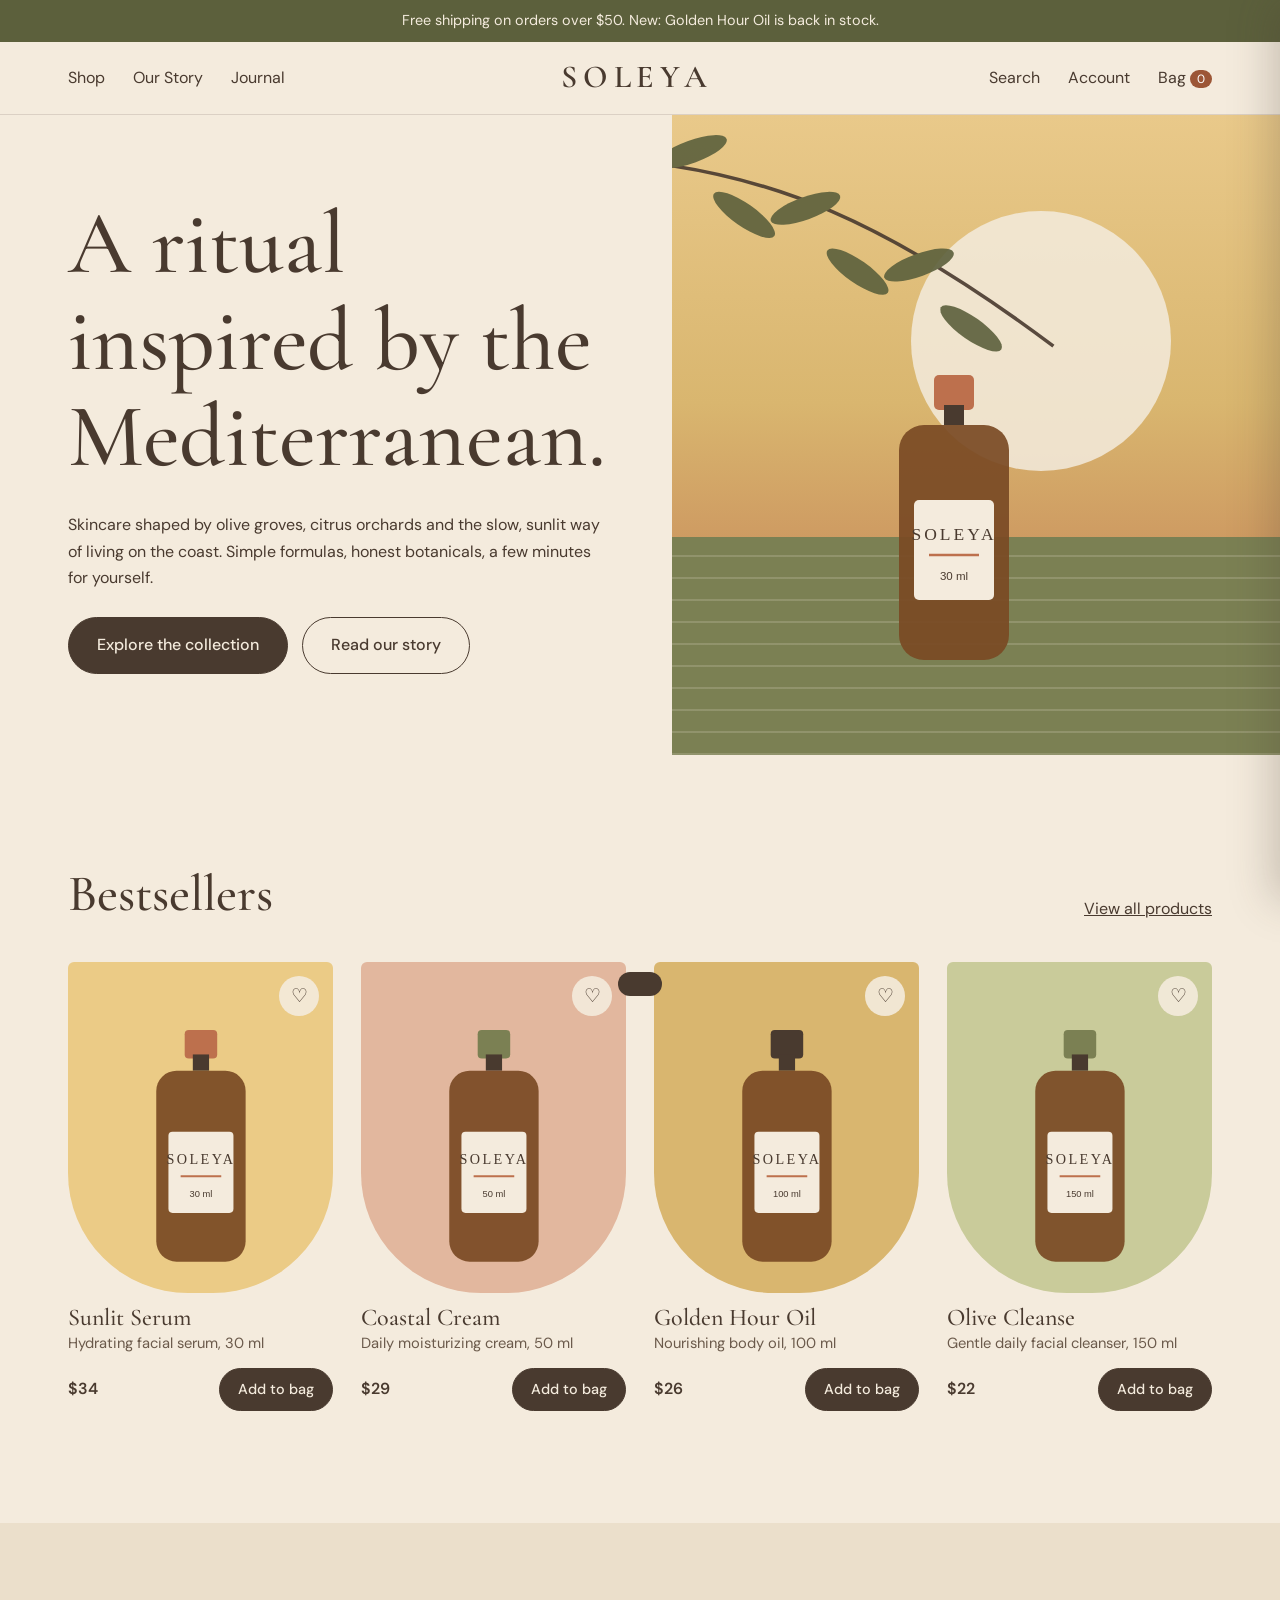
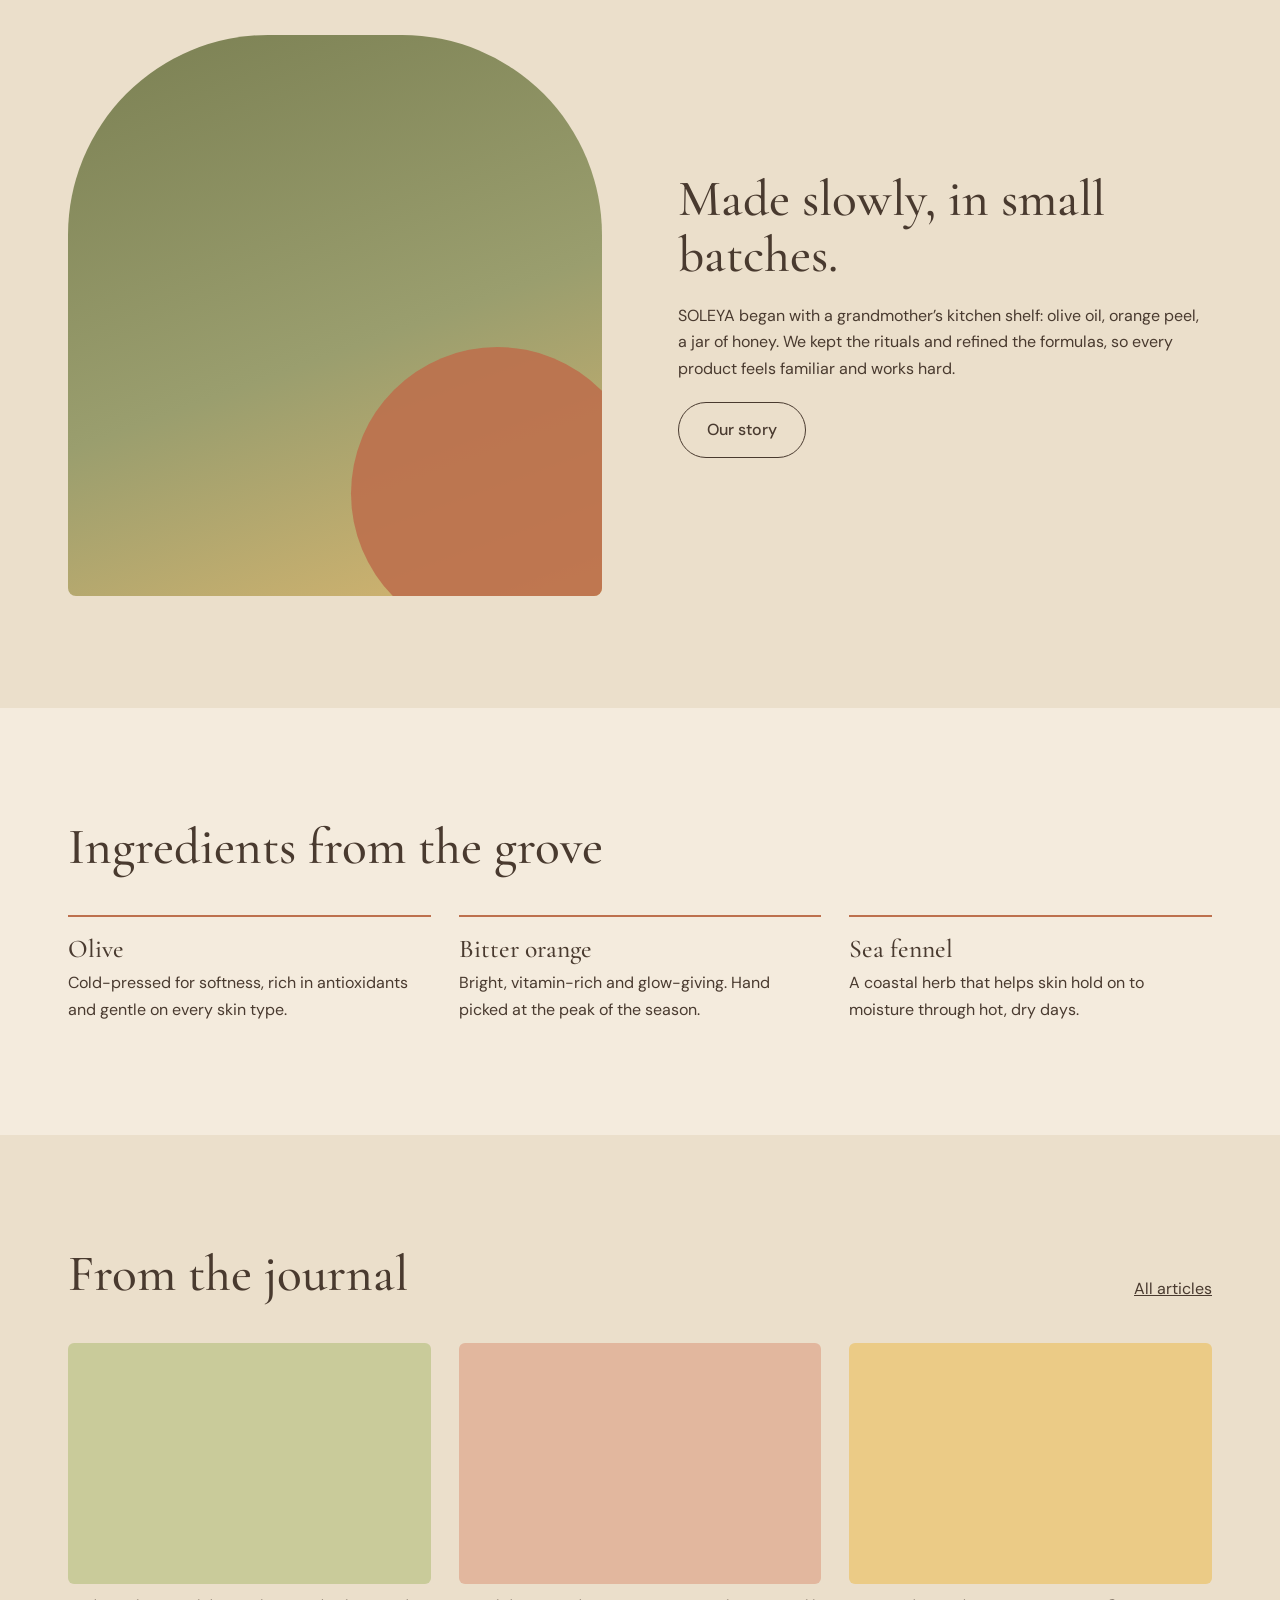
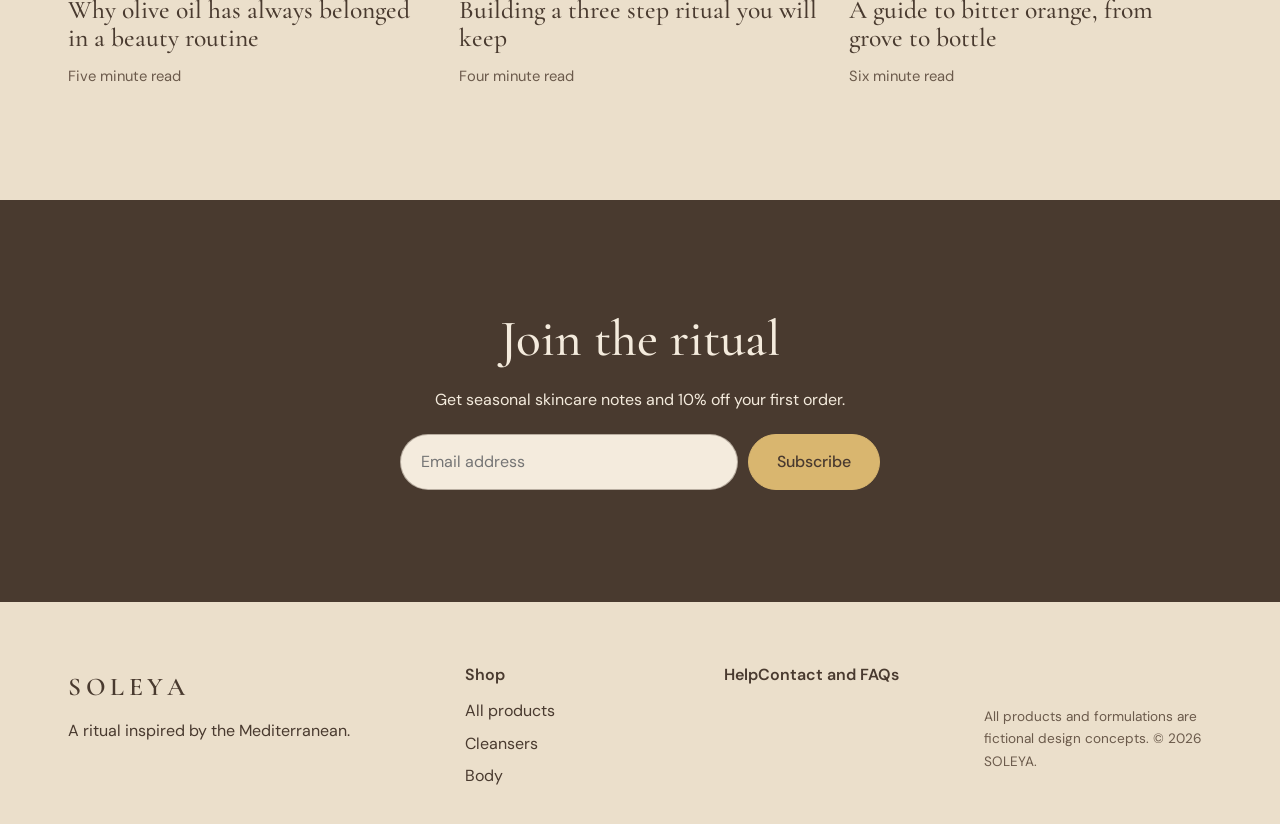
==== index.html @ 3b3a0557 "Rename new.html to index.html" ====
<!DOCTYPE html>
<html lang="en">
<head>
<meta charset="UTF-8">
<meta name="viewport" content="width=device-width, initial-scale=1">
<title>SOLEYA | A ritual inspired by the Mediterranean</title>
<link rel="preconnect" href="https://fonts.googleapis.com">
<link href="https://fonts.googleapis.com/css2?family=Cormorant+Garamond:ital,wght@0,400;0,500;0,600;1,400&family=DM+Sans:wght@400;500;600&display=swap" rel="stylesheet">
<style>
:root{--ivory:#F4EBDD;--olive:#7B8053;--terra:#BD704D;--ochre:#D9B66F;--esp:#493A2F;--ivory2:#EBDFCB;--olive-d:#5C603C;--terra-d:#9C5636}
*{box-sizing:border-box;margin:0}
html{scroll-behavior:smooth}
body{background:var(--ivory);color:var(--esp);font:16px/1.65 'DM Sans',sans-serif}
h1,h2,h3,h4{font-family:'Cormorant Garamond',Georgia,serif;font-weight:500;line-height:1.08}
h1{font-size:clamp(3rem,7vw,5.8rem)}h2{font-size:clamp(2rem,4vw,3.2rem)}h3{font-size:1.6rem}
p{max-width:60ch}a{color:inherit}
button{font:inherit;cursor:pointer;color:inherit}
:focus-visible{outline:2px solid var(--terra-d);outline-offset:3px}
.wrap{max-width:1240px;margin:0 auto;padding:0 clamp(20px,4vw,48px)}
section{padding:clamp(56px,9vw,112px) 0}
.btn{display:inline-block;background:var(--esp);color:var(--ivory);border:1.5px solid var(--esp);padding:14px 28px;border-radius:999px;text-decoration:none;font-weight:500;transition:background .2s,color .2s}
.btn:hover{background:var(--terra-d);border-color:var(--terra-d)}
.btn.ghost{background:transparent;color:var(--esp)}.btn.ghost:hover{background:var(--esp);color:var(--ivory)}
.btn.full{width:100%;text-align:center}
.bar{background:var(--olive-d);color:var(--ivory);text-align:center;padding:9px 16px;font-size:.9rem}
header{position:sticky;top:0;z-index:20;background:rgba(244,235,221,.94);backdrop-filter:blur(8px);border-bottom:1px solid rgba(73,58,47,.15)}
.nav{display:flex;align-items:center;justify-content:space-between;height:72px;gap:16px}
.logo{font-family:'Cormorant Garamond',serif;font-size:2rem;font-weight:600;letter-spacing:.18em;text-decoration:none}
.links,.tools{display:flex;gap:28px;align-items:center}
.links a,.tools button{text-decoration:none;background:none;border:0;padding:4px 0}
.links a:hover,.tools button:hover{color:var(--terra-d)}
.dd{position:relative}
.dd-menu{position:absolute;top:100%;left:-16px;background:var(--ivory);border:1px solid rgba(73,58,47,.18);padding:12px 8px;min-width:190px;display:none;border-radius:6px}
.dd:hover .dd-menu,.dd:focus-within .dd-menu{display:block}
.dd-menu a{display:block;padding:7px 14px}
.count{background:var(--terra-d);color:#fff;border-radius:99px;font-size:.75rem;padding:1px 7px;margin-left:4px}
.menu-btn{display:none}
#searchbar{display:none;border-top:1px solid rgba(73,58,47,.15);padding:14px 0}
#searchbar.open{display:block}
input,select{font:inherit;color:inherit;background:#fbf6ec;border:1.5px solid rgba(73,58,47,.35);border-radius:999px;padding:11px 20px;width:100%}
.hero{padding:0}
.hero-grid{display:grid;grid-template-columns:1.05fr .95fr;min-height:640px}
.hero-text{display:flex;flex-direction:column;justify-content:center;gap:26px;padding:72px clamp(20px,5vw,72px) 72px max(20px,calc((100vw - 1240px)/2 + 48px))}
.hero-art{background:linear-gradient(180deg,#E9C98A 0%,#D9B66F 45%,#BD704D 100%);position:relative;overflow:hidden}
.sun{position:absolute;width:260px;height:260px;border-radius:50%;background:#F4EBDD;opacity:.85;top:15%;right:18%}
.sea{position:absolute;left:0;right:0;bottom:0;height:34%;background:var(--olive)}
.sea::before{content:"";position:absolute;inset:0;background:repeating-linear-gradient(0deg,rgba(244,235,221,.18) 0 2px,transparent 2px 22px)}
.hero-art svg.branch{position:absolute;left:-30px;top:-10px;width:70%;opacity:.9}
.hero-art .bottle{position:absolute;left:34%;bottom:12%;width:150px}
.cta-row{display:flex;gap:14px;flex-wrap:wrap}
.sec-head{display:flex;justify-content:space-between;align-items:end;gap:20px;margin-bottom:40px;flex-wrap:wrap}
.grid{display:grid;grid-template-columns:repeat(4,1fr);gap:28px}
.card{display:flex;flex-direction:column;gap:12px}
.thumb{aspect-ratio:4/5;border-radius:6px 6px 120px 120px;display:flex;align-items:flex-end;justify-content:center;position:relative;overflow:hidden;text-decoration:none}
.thumb svg{width:46%;margin-bottom:9%}
.heart{position:absolute;top:14px;right:14px;background:rgba(244,235,221,.9);border:0;border-radius:50%;width:40px;height:40px;font-size:1.2rem;line-height:1}
.ph{position:absolute;inset:0;width:100%;height:100%;object-fit:cover;z-index:2}.gal .main{position:relative}.jgrid .jimg{position:relative;overflow:hidden}.heart{z-index:3}
.heart[aria-pressed=true]{color:var(--terra-d)}
.card h3{font-size:1.5rem}.meta{color:#6b5a4b;font-size:.92rem}
.row{display:flex;justify-content:space-between;align-items:center;gap:10px}
.price{font-weight:600}
.small{padding:9px 18px;font-size:.9rem}
.story{background:var(--ivory2)}
.split{display:grid;grid-template-columns:1fr 1fr;gap:clamp(32px,6vw,88px);align-items:center}
.photo{aspect-ratio:1/1.05;border-radius:200px 200px 8px 8px;background:linear-gradient(160deg,var(--olive) 0%,#9a9e6e 55%,var(--ochre) 100%);position:relative;overflow:hidden}
.photo::after{content:"";position:absolute;width:55%;aspect-ratio:1;border-radius:50%;background:var(--terra);right:-8%;bottom:-8%;opacity:.9}
.ing{display:grid;grid-template-columns:repeat(3,1fr);gap:28px}
.ing div{border-top:2px solid var(--terra);padding-top:18px}
.ing p{margin-top:8px}
.jgrid{display:grid;grid-template-columns:repeat(3,1fr);gap:28px}
.jgrid article{display:flex;flex-direction:column;gap:12px}
.jgrid .jimg{aspect-ratio:3/2;border-radius:6px}
.news{background:var(--esp);color:var(--ivory);text-align:center}
.news .wrap{display:flex;flex-direction:column;align-items:center;gap:20px}
.news form{display:flex;gap:10px;width:min(480px,100%)}
.news input{background:var(--ivory);color:var(--esp)}
.news .btn{background:var(--ochre);color:var(--esp);border-color:var(--ochre);white-space:nowrap}
footer{background:var(--ivory2);padding:64px 0 32px}
.fgrid{display:grid;grid-template-columns:1.6fr 1fr 1fr 1fr;gap:32px}
footer h4{font-family:'DM Sans';font-size:1rem;font-weight:600;margin-bottom:12px}
footer a{display:block;text-decoration:none;padding:3px 0}footer a:hover{color:var(--terra-d)}
.legal{margin-top:40px;font-size:.85rem;color:#6b5a4b}
.page-head{padding:64px 0 24px}
.filters{display:flex;gap:10px;flex-wrap:wrap;align-items:center;justify-content:space-between;margin:20px 0 36px}
.chips{display:flex;gap:8px;flex-wrap:wrap}
.chip{border:1.5px solid var(--esp);background:transparent;border-radius:999px;padding:8px 18px}
.chip[aria-pressed=true]{background:var(--esp);color:var(--ivory)}
.filters select{width:auto;padding-right:36px}
.pdp{display:grid;grid-template-columns:1.1fr 1fr;gap:clamp(28px,6vw,80px);padding:48px 0 96px}
.gal{display:grid;gap:14px}
.gal .main{aspect-ratio:1;border-radius:8px;display:flex;align-items:flex-end;justify-content:center;overflow:hidden}
.gal .main svg{width:42%;margin-bottom:8%}
.gal .thumbs{display:grid;grid-template-columns:repeat(3,1fr);gap:14px}
.gal .thumbs button{aspect-ratio:1;border:2px solid transparent;border-radius:6px;padding:0;overflow:hidden}
.gal .thumbs button[aria-pressed=true]{border-color:var(--esp)}
.info{display:flex;flex-direction:column;gap:20px}
.qty{display:inline-flex;align-items:center;border:1.5px solid var(--esp);border-radius:999px}
.qty button{background:none;border:0;width:42px;height:42px;font-size:1.2rem}
.qty span{min-width:30px;text-align:center}
details{border-top:1px solid rgba(73,58,47,.25);padding:14px 0}
details:last-of-type{border-bottom:1px solid rgba(73,58,47,.25)}
summary{cursor:pointer;font-weight:500}
details p{margin-top:8px}
.crumb{font-size:.9rem;color:#6b5a4b;padding-top:28px}
.crumb a{text-decoration:none}
#drawer{position:fixed;inset:0 0 0 auto;width:min(440px,100%);background:var(--ivory);z-index:40;transform:translateX(100%);transition:transform .3s;display:flex;flex-direction:column;box-shadow:-8px 0 40px rgba(73,58,47,.25)}
#drawer.open{transform:none}
#scrim{position:fixed;inset:0;background:rgba(73,58,47,.45);z-index:30;display:none}
#scrim.open{display:block}
.d-head,.d-foot{padding:20px 24px;display:flex;justify-content:space-between;align-items:center}
.d-head{border-bottom:1px solid rgba(73,58,47,.2)}
.d-foot{border-top:1px solid rgba(73,58,47,.2);flex-direction:column;align-items:stretch;gap:12px}
.d-body{flex:1;overflow:auto;padding:8px 24px}
.line{display:grid;grid-template-columns:72px 1fr auto;gap:14px;padding:16px 0;border-bottom:1px solid rgba(73,58,47,.15);align-items:center}
.line .th{width:72px;height:88px;border-radius:4px 4px 36px 36px;display:flex;align-items:flex-end;justify-content:center}
.line .th svg{width:46%;margin-bottom:8%}
.line .qty button{width:30px;height:30px}
.rm{background:none;border:0;text-decoration:underline;font-size:.85rem;padding:0}
#toast{position:fixed;bottom:24px;left:50%;transform:translate(-50%,120px);background:var(--esp);color:var(--ivory);padding:12px 22px;border-radius:999px;z-index:50;transition:transform .3s}
#toast.show{transform:translate(-50%,0)}
.empty{padding:48px 0;text-align:center}
.narrow{max-width:700px}
.auth-grid{display:grid;grid-template-columns:minmax(0,1fr) minmax(0,1fr);gap:20px}
.form{display:grid;gap:16px;padding:32px;border:1px solid rgba(73,58,47,.18);border-radius:12px;background:var(--ivory2)}
.form label{display:grid;gap:7px;font-weight:500}
.form input{border-radius:8px}
.auth-switch{display:flex;gap:8px;margin-bottom:20px}
.auth-switch button{flex:1;border:1.5px solid var(--esp);background:transparent;border-radius:999px;padding:9px 16px}
.auth-switch button[aria-pressed=true]{background:var(--esp);color:var(--ivory)}
.account-card{border-top:1.5px solid var(--esp);padding:24px 0}
.account-grid{display:grid;grid-template-columns:1fr 1.4fr;gap:clamp(32px,6vw,72px);padding:32px 0 96px}
.account-menu{display:grid;align-content:start;gap:8px}
.account-menu button{border:0;border-bottom:1px solid rgba(73,58,47,.18);background:transparent;text-align:left;padding:14px 0}
.avatar{width:72px;height:72px;border-radius:50%;background:var(--terra);color:var(--ivory);display:grid;place-items:center;font-family:'Cormorant Garamond';font-size:2rem}
@media(max-width:960px){
.grid{grid-template-columns:repeat(2,1fr)}.hero-grid,.split,.pdp{grid-template-columns:1fr}
.account-grid,.auth-grid{grid-template-columns:1fr}
.hero-text{padding:56px 20px}.hero-art{min-height:420px}.ing,.jgrid{grid-template-columns:1fr}
.fgrid{grid-template-columns:1fr 1fr}
.links{display:none;position:absolute;top:72px;left:0;right:0;background:var(--ivory);flex-direction:column;align-items:flex-start;padding:20px;gap:14px;border-bottom:1px solid rgba(73,58,47,.2)}
.links.open{display:flex}.menu-btn{display:block}
.dd-menu{display:block;position:static;border:0;padding:0 0 0 12px}
}
@media(max-width:520px){.grid{grid-template-columns:1fr}.news form{flex-direction:column}.fgrid{grid-template-columns:1fr}}
@media(prefers-reduced-motion:reduce){*{transition:none!important;scroll-behavior:auto!important}}
</style>
</head>
<body>
<div class="bar">Free shipping on orders over $50. New: Golden Hour Oil is back in stock.</div>
<header>
  <div class="wrap nav">
    <button class="menu-btn tools" id="menuBtn" aria-label="Menu" aria-expanded="false" style="background:none;border:0;font-size:1.5rem">☰</button>
    <nav class="links" id="links" aria-label="Main">
      <div class="dd"><a href="#/shop">Shop</a>
        <div class="dd-menu">
          <a href="#/shop">Shop all</a><a href="#/shop/Cleanse">Cleansers</a><a href="#/shop/Treat">Serums</a><a href="#/shop/Moisturize">Moisturizers</a><a href="#/shop/Body">Body</a>
        </div></div>
      <a href="#/story">Our Story</a><a href="#/journal">Journal</a>
    </nav>
    <a class="logo" href="#/">SOLEYA</a>
    <div class="tools">
      <button id="searchBtn" aria-label="Search">Search</button>
      <button id="accountBtn" aria-label="Account">Account</button>
      <button id="bagBtn" aria-label="Open shopping bag">Bag<span class="count" id="count">0</span></button>
    </div>
  </div>
  <div id="searchbar"><div class="wrap"><input id="q" type="search" placeholder="Search cleanser, serum, oil…" aria-label="Search products"></div></div>
</header>

<main id="app"></main>

<footer>
  <div class="wrap">
    <div class="fgrid">
      <div><div class="logo" style="font-size:1.6rem">SOLEYA</div><p style="margin-top:10px">A ritual inspired by the Mediterranean.</p></div>
      <div><h4>Shop</h4><a href="#/shop">All products</a><a href="#/shop/Cleanse">Cleansers</a><a href="#/shop/Body">Body</a></div>
      <div><h4>Help</<a href="#/contact">Contact and FAQ</a>s
    </div>
    <p class="legal">All products and formulations are fictional design concepts. © 2026 SOLEYA.</p>
  </div>
</footer>

<div id="scrim"></div>
<aside id="drawer" aria-label="Shopping bag" aria-hidden="true">
  <div class="d-head"><h3>Your bag</h3><button class="rm" id="closeBag">Close</button></div>
  <div class="d-body" id="lines"></div>
  <div class="d-foot"><div class="row"><span>Subtotal</span><strong id="sub">$0</strong></div>
    <button class="btn full" id="checkout">Continue to checkout</button></div>
</aside>
<div id="toast" role="status"></div>

<script>
const P=[
{id:'olive-cleanse',name:'Olive Cleanse',cat:'Cleanse',type:'Gentle daily facial cleanser',size:'150 ml',price:22,bg:'#C9CB9A',cap:'#7B8053',best:4,desc:'A soft, low-foam gel that lifts the day away without leaving skin tight. Cold-pressed olive and chamomile keep it calm.',ings:'Olive fruit extract, chamomile, aloe vera, glycerin.',use:'Massage onto damp skin morning and night, then rinse with lukewarm water.'},
{id:'sunlit-serum',name:'Sunlit Serum',cat:'Treat',type:'Hydrating facial serum',size:'30 ml',price:34,bg:'#EBCB86',cap:'#BD704D',best:1,desc:'A light, glowing serum with bitter orange and hyaluronic acid that plumps skin and leaves it luminous.',ings:'Bitter orange extract, hyaluronic acid, vitamin E, jojoba.',use:'Press 3 drops into clean skin before moisturizer.'},
{id:'coastal-cream',name:'Coastal Cream',cat:'Moisturize',type:'Daily moisturizing cream',size:'50 ml',price:29,bg:'#E2B79E',cap:'#7B8053',best:2,desc:'A cushiony daily cream with sea fennel and shea butter. It seals in moisture and sits comfortably under sunscreen.',ings:'Sea fennel, shea butter, squalane, fig leaf extract.',use:'Smooth over face and neck each morning and evening.'},
{id:'golden-hour-oil',name:'Golden Hour Oil',cat:'Body',type:'Nourishing body oil',size:'100 ml',price:26,bg:'#D9B66F',cap:'#493A2F',best:3,desc:'A dry-finish body oil with sweet almond and calendula. Warm, sunlit and quick to absorb.',ings:'Sweet almond oil, calendula, sunflower oil, citrus peel.',use:'Warm a few drops between palms and smooth over damp skin after bathing.'}];
const J=[['Why olive oil has always belonged in a beauty routine','Five minute read',0],['Building a three step ritual you will keep','Four minute read',1],['A guide to bitter orange, from grove to bottle','Six minute read',2]];
const $=s=>document.querySelector(s);
let cart=JSON.parse('[]'),wish=new Set(),query='';
const USERS_KEY='soleya_users',SESSION_KEY='soleya_session';
let users=JSON.parse(localStorage.getItem(USERS_KEY)||'[]');
let currentUser=users.find(u=>u.id===localStorage.getItem(SESSION_KEY))||null;
const esc=v=>String(v).replace(/[&<>"']/g,c=>({'&':'&amp;','<':'&lt;','>':'&gt;','"':'&quot;',"'":'&#39;'}[c]));
const randomBytes=()=>crypto.getRandomValues(new Uint8Array(16));
const bytesToHex=b=>Array.from(b).map(x=>x.toString(16).padStart(2,'0')).join('');
async function passwordHash(password,salt){
 const key=await crypto.subtle.importKey('raw',new TextEncoder().encode(password),'PBKDF2',false,['deriveBits']);
 const bits=await crypto.subtle.deriveBits({name:'PBKDF2',salt:new Uint8Array(salt.match(/.{2}/g).map(x=>parseInt(x,16))),iterations:100000,hash:'SHA-256'},key,256);
 return bytesToHex(new Uint8Array(bits));
}
function saveUsers(){localStorage.setItem(USERS_KEY,JSON.stringify(users))}
function updateAccountButton(){
 $('#accountBtn').textContent=currentUser?currentUser.name.split(' ')[0]: 'Account';
}
const money=n=>'$'+n;
const bottle=(c,w)=>`<svg viewBox="0 0 60 120" aria-hidden="true"><rect x="22" y="2" width="16" height="14" rx="2" fill="${c}"/><rect x="26" y="14" width="8" height="8" fill="#493A2F"/><rect x="8" y="22" width="44" height="94" rx="10" fill="#7a4a24" opacity=".92"/><rect x="14" y="52" width="32" height="40" rx="2" fill="#F4EBDD"/><text x="30" y="68" font-size="7" text-anchor="middle" font-family="serif" letter-spacing="1.2" fill="#493A2F">SOLEYA</text><line x1="20" y1="74" x2="40" y2="74" stroke="#BD704D"/><text x="30" y="84" font-size="4.6" text-anchor="middle" fill="#493A2F" font-family="sans-serif">${w||''}</text></svg>`;
const card=p=>`<article class="card"><a class="thumb" href="#/p/${p.id}" style="background:${p.bg}" aria-label="${p.name}">${bottle(p.cap,p.size)}<img class="ph" src="images/${p.id}.png" alt="${p.name}" loading="lazy" onerror="this.remove()">
<button class="heart" aria-label="Save ${p.name}" aria-pressed="${wish.has(p.id)}" data-w="${p.id}">${wish.has(p.id)?'♥':'♡'}</button></a>
<div><h3>${p.name}</h3><p class="meta">${p.type}, ${p.size}</p></div>
<div class="row"><span class="price">${money(p.price)}</span><button class="btn small" data-add="${p.id}">Add to bag</button></div></article>`;
const branch=`<svg class="branch" viewBox="0 0 300 200" aria-hidden="true"><path d="M0 40 C90 50 170 80 290 170" fill="none" stroke="#493A2F" stroke-width="2.5"/>${[40,80,120,160,200,240].map((x,i)=>`<ellipse cx="${x}" cy="${46+i*20+(i%2?14:-14)}" rx="26" ry="8" transform="rotate(${i%2?35:-20} ${x} ${46+i*20})" fill="#5C603C"/>`).join('')}</svg>`;

const views={
home(){return `
<section class="hero"><div class="hero-grid">
 <div class="hero-text"><h1>A ritual inspired by the Mediterranean.</h1>
 <p>Skincare shaped by olive groves, citrus orchards and the slow, sunlit way of living on the coast. Simple formulas, honest botanicals, a few minutes for yourself.</p>
 <div class="cta-row"><a class="btn" href="#/shop">Explore the collection</a><a class="btn ghost" href="#/story">Read our story</a></div></div>
 <div class="hero-art"><img class="ph" src="images/hero.png" alt="SOLEYA Mediterranean skincare collection" onerror="this.remove()"><div class="sun"></div>${branch}<div class="sea"></div><div class="bottle">${bottle('#BD704D','30 ml')}</div></div></div></section>
<section><div class="wrap"><div class="sec-head"><h2>Bestsellers</h2><a href="#/shop">View all products</a></div>
 <div class="grid">${[...P].sort((a,b)=>a.best-b.best).map(card).join('')}</div></div></section>
<section class="story"><div class="wrap split"><div class="photo"><img class="ph" src="images/story.png" alt="SOLEYA skincare story" loading="lazy" onerror="this.remove()"></div>
 <div style="display:grid;gap:20px"><h2>Made slowly, in small batches.</h2>
 <p>SOLEYA began with a grandmother’s kitchen shelf: olive oil, orange peel, a jar of honey. We kept the rituals and refined the formulas, so every product feels familiar and works hard.</p>
 <div><a class="btn ghost" href="#/story">Our story</a></div></div></div></section>
<section><div class="wrap"><h2 style="margin-bottom:40px">Ingredients from the grove</h2>
 <div class="ing"><div><h3>Olive</h3><p>Cold-pressed for softness, rich in antioxidants and gentle on every skin type.</p></div>
 <div><h3>Bitter orange</h3><p>Bright, vitamin-rich and glow-giving. Hand picked at the peak of the season.</p></div>
 <div><h3>Sea fennel</h3><p>A coastal herb that helps skin hold on to moisture through hot, dry days.</p></div></div></div></section>
<section class="story"><div class="wrap"><div class="sec-head"><h2>From the journal</h2><a href="#/journal">All articles</a></div>
 <div class="jgrid">${J.map(j=>`<article><div class="jimg" style="background:${['#C9CB9A','#E2B79E','#EBCB86'][j[2]]}"><img class="ph" src="images/journal-${j[2]+1}.jpg" alt="" onerror="this.remove()"></div><h3>${j[0]}</h3><p class="meta">${j[1]}</p></article>`).join('')}</div></div></section>
<section class="news"><div class="wrap"><h2>Join the ritual</h2><p>Get seasonal skincare notes and 10% off your first order.</p>
 <form id="nl"><input type="email" required placeholder="Email address" aria-label="Email address"><button class="btn">Subscribe</button></form></div></section>`},
shop(cat){
 const list=()=>{let l=P.filter(p=>(!cat||p.cat===cat)&&(p.name+p.type+p.cat).toLowerCase().includes(query.toLowerCase()));
  const s=$('#sort')?.value||'feat';
  if(s==='lo')l.sort((a,b)=>a.price-b.price);if(s==='hi')l.sort((a,b)=>b.price-a.price);if(s==='az')l.sort((a,b)=>a.name.localeCompare(b.name));
  return l.length?l.map(card).join(''):`<div class="empty" style="grid-column:1/-1"><h3>No matches</h3><p style="margin:8px auto 16px">Try a different word or clear the search.</p><a class="btn ghost" href="#/shop" onclick="query='';$('#q').value=''">Show all products</a></div>`};
 setTimeout(()=>{$('#sort').onchange=()=>$('#list').innerHTML=list();window.relist=()=>$('#list').innerHTML=list()},0);
 return `<div class="wrap"><div class="page-head"><h1 style="font-size:clamp(2.6rem,5vw,4rem)">${cat?({Cleanse:'Cleansers',Treat:'Serums',Moisturize:'Moisturizers',Body:'Body'})[cat]:'Shop all'}</h1></div>
 <div class="filters"><div class="chips">${[['','All'],['Cleanse','Cleansers'],['Treat','Serums'],['Moisturize','Moisturizers'],['Body','Body']].map(c=>`<button class="chip" aria-pressed="${(cat||'')===c[0]}" onclick="location.hash='#/shop${c[0]?'/'+c[0]:''}'">${c[1]}</button>`).join('')}</div>
 <label>Sort by <select id="sort"><option value="feat">Featured</option><option value="lo">Price, low to high</option><option value="hi">Price, high to low</option><option value="az">Name, A to Z</option></select></label></div>
 <div class="grid" id="list" style="padding-bottom:96px">${list()}</div></div>`},
p(id){const p=P.find(x=>x.id===id);if(!p)return views.shop();
 setTimeout(()=>{let n=1;const set=()=>$('#qn').textContent=n;
  $('#minus').onclick=()=>{n=Math.max(1,n-1);set()};$('#plus').onclick=()=>{n=Math.min(10,n+1);set()};
  $('#addq').onclick=()=>add(p.id,n);
  document.querySelectorAll('.thumbs button').forEach(b=>b.onclick=()=>{document.querySelectorAll('.thumbs button').forEach(x=>x.setAttribute('aria-pressed',x===b));$('.gal .main').style.background=b.dataset.bg})},0);
 const bgs=[p.bg,p.cap==='#493A2F'?'#EBDFCB':'#EBDFCB','#C9CB9A'];
 return `<div class="wrap"><p class="crumb"><a href="#/shop">Shop</a> / <a href="#/shop/${p.cat}">${p.cat==='Treat'?'Serums':p.cat}</a> / ${p.name}</p>
 <div class="pdp"><div class="gal"><div class="main" style="background:${p.bg}">${bottle(p.cap,p.size)}<img class="ph" src="images/${p.id}.png" alt="${p.name}" onerror="this.remove()"></div>
  <div class="thumbs">${bgs.map((b,i)=>`<button aria-label="View ${i+1}" aria-pressed="${i===0}" data-bg="${b}" style="background:${b}"></button>`).join('')}</div></div>
 <div class="info"><h1 style="font-size:clamp(2.6rem,5vw,4rem)">${p.name}</h1><p class="meta">${p.type}, ${p.size}</p>
  <p class="price" style="font-size:1.5rem">${money(p.price)}</p><p>${p.desc}</p>
  <div class="row" style="justify-content:flex-start;gap:14px"><div class="qty"><button id="minus" aria-label="Decrease quantity">−</button><span id="qn">1</span><button id="plus" aria-label="Increase quantity">+</button></div>
   <button class="btn" id="addq" style="flex:1">Add to bag</button>
   <button class="heart" style="position:static;border:1.5px solid var(--esp)" data-w="${p.id}" aria-pressed="${wish.has(p.id)}" aria-label="Save ${p.name}">${wish.has(p.id)?'♥':'♡'}</button></div>
  <div><details open><summary>Ingredients</summary><p>${p.ings}</p></details><details><summary>How to use</summary><p>${p.use}</p></details><details><summary>Shipping and returns</summary><p>Ships in 1 to 2 days. Free over $50. Return within 30 days.</p></details></div></div></div>
 <section style="padding-top:0"><h2 style="margin-bottom:28px">Pairs well with</h2><div class="grid">${P.filter(x=>x.id!==id).slice(0,4).map(card).join('')}</div></section></div>`},
contact(){return `<div class="wrap narrow"><div class="page-head"><h1 ${H1}>Contact and FAQ</h1></div>
<form class="form" onsubmit="event.preventDefault();this.reset();toast('Message sent. We reply within 2 days.')">
<label>Name<input required></label>
<label>Email<input type="email" required></label>
<label>Message<textarea required rows="5" style="font:inherit;padding:12px;border-radius:10px;border:1.5px solid rgba(73,58,47,.35);background:#fbf6ec"></textarea></label>
<button class="btn full">Send message</button></form>
<h2 style="margin:56px 0 16px">Questions</h2>
<details open><summary>How long does shipping take?</summary><p>Orders ship in 1 to 2 days and arrive in 3 to 5.</p></details>
<details><summary>Can I return a product?</summary><p>Yes, within 30 days of delivery.</p></details>
<details><summary>Is SOLEYA suitable for sensitive skin?</summary><p>Our formulas are gentle, but always patch test first.</p></details></div>`},story(){return `<div class="wrap"><div class="page-head"><h1>Our story</h1></div><div class="split" style="padding-bottom:96px"><div class="photo"><img class="ph" src="images/story.png" alt="SOLEYA skincare story" onerror="this.remove()"></div><div style="display:grid;gap:18px"><p>SOLEYA draws on the Mediterranean way of caring for skin: simple, seasonal and shared. Olive oil for softness, citrus for brightness, sea herbs for resilience.</p><p>We make each formula in small batches, keep the lists short, and package everything in amber glass to protect what is inside.</p><div><a class="btn" href="#/shop">Explore the collection</a></div></div></div></div>`},
journal(){return `<div class="wrap"><div class="page-head"><h1>Skincare journal</h1></div><div class="jgrid" style="padding-bottom:96px">${J.map(j=>`<article><div class="jimg" style="background:${['#C9CB9A','#E2B79E','#EBCB86'][j[2]]}"><img class="ph" src="images/journal-${j[2]+1}.jpg" alt="" onerror="this.remove()"></div><h3>${j[0]}</h3><p class="meta">${j[1]}</p></article>`).join('')}</div></div>`},
account(){
 if(!currentUser)return `<div class="wrap narrow"><div class="page-head"><h1>Welcome to SOLEYA</h1><p>Sign in or create an account.</p></div>
 <div class="auth-switch"><button id="showLogin" aria-pressed="true">Sign in</button><button id="showRegister" aria-pressed="false">Create account</button></div>
 <div class="auth-grid">
  <form id="loginForm" class="form"><h2>Sign in</h2><label>Email<input name="email" type="email" autocomplete="email" required></label><label>Password<input name="password" type="password" autocomplete="current-password" minlength="6" required></label><button class="btn full">Sign in</button></form>
  <form id="registerForm" class="form" hidden><h2>Create account</h2><label>Name<input name="name" autocomplete="name" required></label><label>Email<input name="email" type="email" autocomplete="email" required></label><label>Password<input name="password" type="password" autocomplete="new-password" minlength="6" required></label><button class="btn full">Create account</button></form>
 </div></div>`;
 const u=currentUser,initial=u.name.trim().charAt(0).toUpperCase();
 return `<div class="wrap"><div class="page-head"><h1>Your account</h1></div><div class="account-grid">
 <aside class="account-menu"><div class="avatar">${initial}</div><strong>${esc(u.name)}</strong><span class="meta">${esc(u.email)}</span><button id="accountProfile">Profile</button><button id="accountOrders">Orders</button><button id="accountWishlist">Wishlist</button><button id="signOut">Sign out</button></aside>
 <div><form id="profileForm" class="form"><h2>Profile details</h2><label>Name<input name="name" value="${esc(u.name)}" required></label><label>Email<input name="email" type="email" value="${esc(u.email)}" required></label><button class="btn">Save changes</button></form>
 <div class="account-card"><h3>Recent orders</h3><p class="meta" style="margin-top:8px">No orders yet. Your ritual is ready to begin.</p></div></div></div></div>`;
}
};

function route(){
 const h=location.hash.replace('#/','').split('/');const [a,b]=h;
 $('#app').innerHTML=a==='shop'?views.shop(b):a==='p'?views.p(b):views[a]?views[a]():views.home();
 $('#links').classList.remove('open');window.scrollTo(0,0);
 const nl=$('#nl');if(nl)nl.onsubmit=e=>{e.preventDefault();nl.reset();toast('You are subscribed. Welcome to the ritual.')};
 if(a==='account'){
  const login=$('#loginForm'),register=$('#registerForm');
  if(login&&register){
   $('#showLogin').onclick=()=>{login.hidden=false;register.hidden=true;$('#showLogin').setAttribute('aria-pressed','true');$('#showRegister').setAttribute('aria-pressed','false')};
   $('#showRegister').onclick=()=>{login.hidden=true;register.hidden=false;$('#showLogin').setAttribute('aria-pressed','false');$('#showRegister').setAttribute('aria-pressed','true')};
   login.onsubmit=async e=>{
    e.preventDefault();const d=new FormData(login),email=d.get('email').trim().toLowerCase();
    const u=users.find(x=>x.email===email);
    if(!u||await passwordHash(d.get('password'),u.salt)!==u.password){toast('Email or password is incorrect.');return}
    currentUser=u;localStorage.setItem(SESSION_KEY,u.id);updateAccountButton();location.hash='#/account';
   };
   register.onsubmit=async e=>{
    e.preventDefault();const d=new FormData(register),email=d.get('email').trim().toLowerCase();
    if(users.some(u=>u.email===email)){toast('An account already exists for this email.');return}
    const salt=bytesToHex(randomBytes()),password=await passwordHash(d.get('password'),salt);
    const u={id:(crypto.randomUUID?crypto.randomUUID():String(Date.now())),name:d.get('name').trim(),email,password,salt};
    users.push(u);saveUsers();currentUser=u;localStorage.setItem(SESSION_KEY,u.id);updateAccountButton();toast('Your SOLEYA account is ready.');location.hash='#/account';
   };
  }
  if($('#profileForm')){
   $('#profileForm').onsubmit=e=>{
    e.preventDefault();const d=new FormData(e.target),email=d.get('email').trim().toLowerCase();
    if(users.some(u=>u.email===email&&u.id!==currentUser.id)){toast('That email is already in use.');return}
    currentUser.name=d.get('name').trim();currentUser.email=email;
    users=users.map(u=>u.id===currentUser.id?currentUser:u);saveUsers();updateAccountButton();toast('Profile updated.');
   };
   $('#signOut').onclick=()=>{currentUser=null;localStorage.removeItem(SESSION_KEY);updateAccountButton();toast('Signed out.');location.hash='#/account'};
   $('#accountOrders').onclick=()=>toast('No orders yet.');
   $('#accountWishlist').onclick=()=>toast(wish.size?`${wish.size} saved product${wish.size===1?'':'s'}.`:'No saved products yet.');
  }
 }
}
function toast(m){const t=$('#toast');t.textContent=m;t.classList.add('show');clearTimeout(t._t);t._t=setTimeout(()=>t.classList.remove('show'),2600)}
function add(id,n=1){const l=cart.find(x=>x.id===id);l?l.n=Math.min(10,l.n+n):cart.push({id,n});draw();toast('Added to your bag.')}
function draw(){
 const tot=cart.reduce((s,l)=>s+l.n,0);$('#count').textContent=tot;
 $('#sub').textContent=money(cart.reduce((s,l)=>s+l.n*P.find(p=>p.id===l.id).price,0));
 $('#lines').innerHTML=cart.length?cart.map(l=>{const p=P.find(x=>x.id===l.id);return `<div class="line"><div class="th" style="background:${p.bg}">${bottle(p.cap)}</div>
 <div><strong>${p.name}</strong><div class="meta">${p.size}</div><div class="qty" style="margin:6px 0"><button data-q="${p.id}:-1" aria-label="Decrease">−</button><span>${l.n}</span><button data-q="${p.id}:1" aria-label="Increase">+</button></div><button class="rm" data-rm="${p.id}">Remove</button></div>
 <strong>${money(p.price*l.n)}</strong></div>`}).join(''):`<div class="empty"><h3>Your bag is empty</h3><p style="margin:8px auto 16px">Find your first ritual in the shop.</p><a class="btn" href="#/shop" onclick="bag(false)">Shop all</a></div>`;
 $('#checkout').disabled=!cart.length;
}
function bag(o){$('#drawer').classList.toggle('open',o);$('#scrim').classList.toggle('open',o);$('#drawer').setAttribute('aria-hidden',!o)}
document.addEventListener('click',e=>{
 const t=e.target.closest('button');if(!t)return;
 if(t.dataset.add)add(t.dataset.add);
 if(t.dataset.w){e.preventDefault();const i=t.dataset.w;wish.has(i)?wish.delete(i):wish.add(i);const on=wish.has(i);t.setAttribute('aria-pressed',on);t.textContent=on?'♥':'♡';toast(on?'Saved to your wishlist.':'Removed from your wishlist.')}
 if(t.dataset.q){const[i,d]=t.dataset.q.split(':');const l=cart.find(x=>x.id===i);l.n+=+d;if(l.n<1)cart=cart.filter(x=>x!==l);draw()}
 if(t.dataset.rm){cart=cart.filter(x=>x.id!==t.dataset.rm);draw()}
});
$('#bagBtn').onclick=()=>bag(true);$('#closeBag').onclick=$('#scrim').onclick=()=>bag(false);
$('#accountBtn').onclick=()=>location.hash='#/account';
$('#checkout').onclick=()=>{bag(false);toast('Checkout is the next page to build.')};
$('#searchBtn').onclick=()=>{$('#searchbar').classList.toggle('open');$('#q').focus()};
$('#q').oninput=e=>{query=e.target.value;if(!location.hash.startsWith('#/shop'))location.hash='#/shop';else window.relist&&window.relist()};
$('#menuBtn').onclick=()=>{const o=$('#links').classList.toggle('open');$('#menuBtn').setAttribute('aria-expanded',o)};
document.addEventListener('keydown',e=>{if(e.key==='Escape')bag(false)});
window.addEventListener('hashchange',route);updateAccountButton();route();draw();
</script>
</body>
</html>
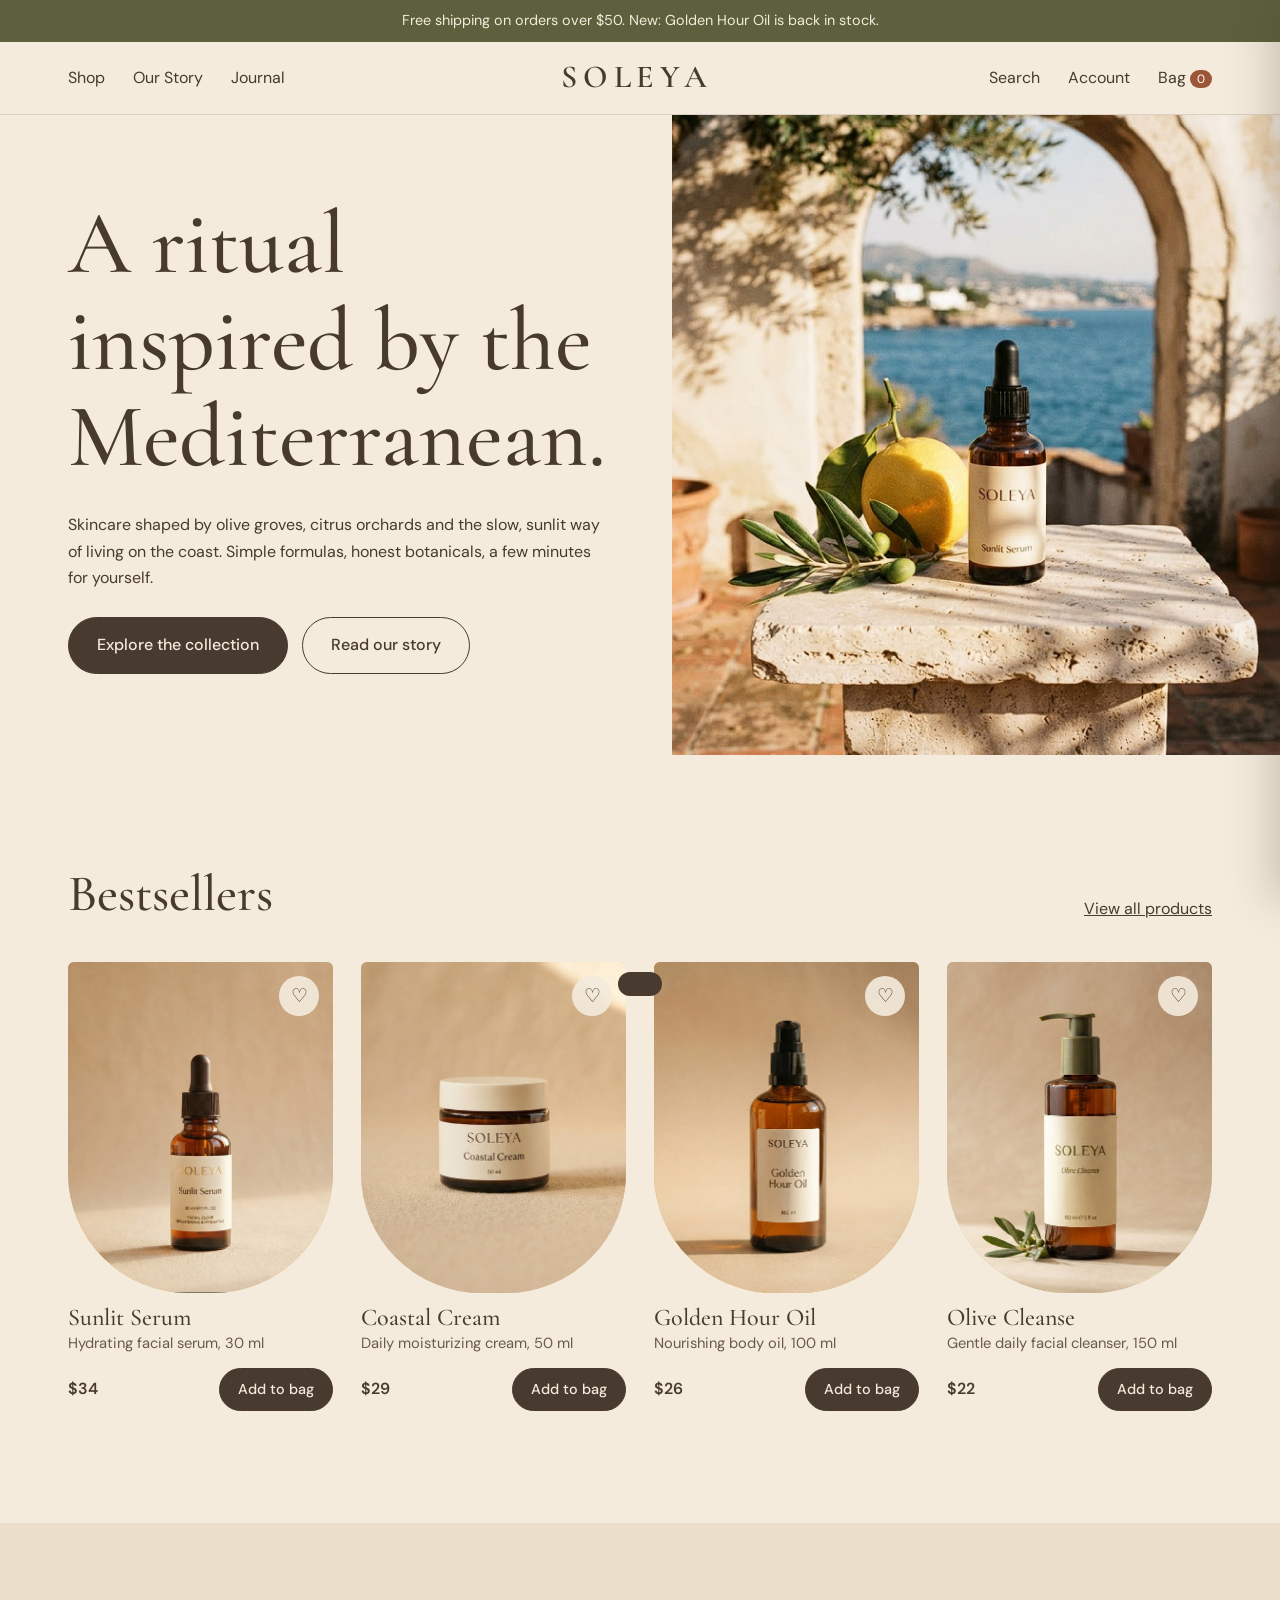
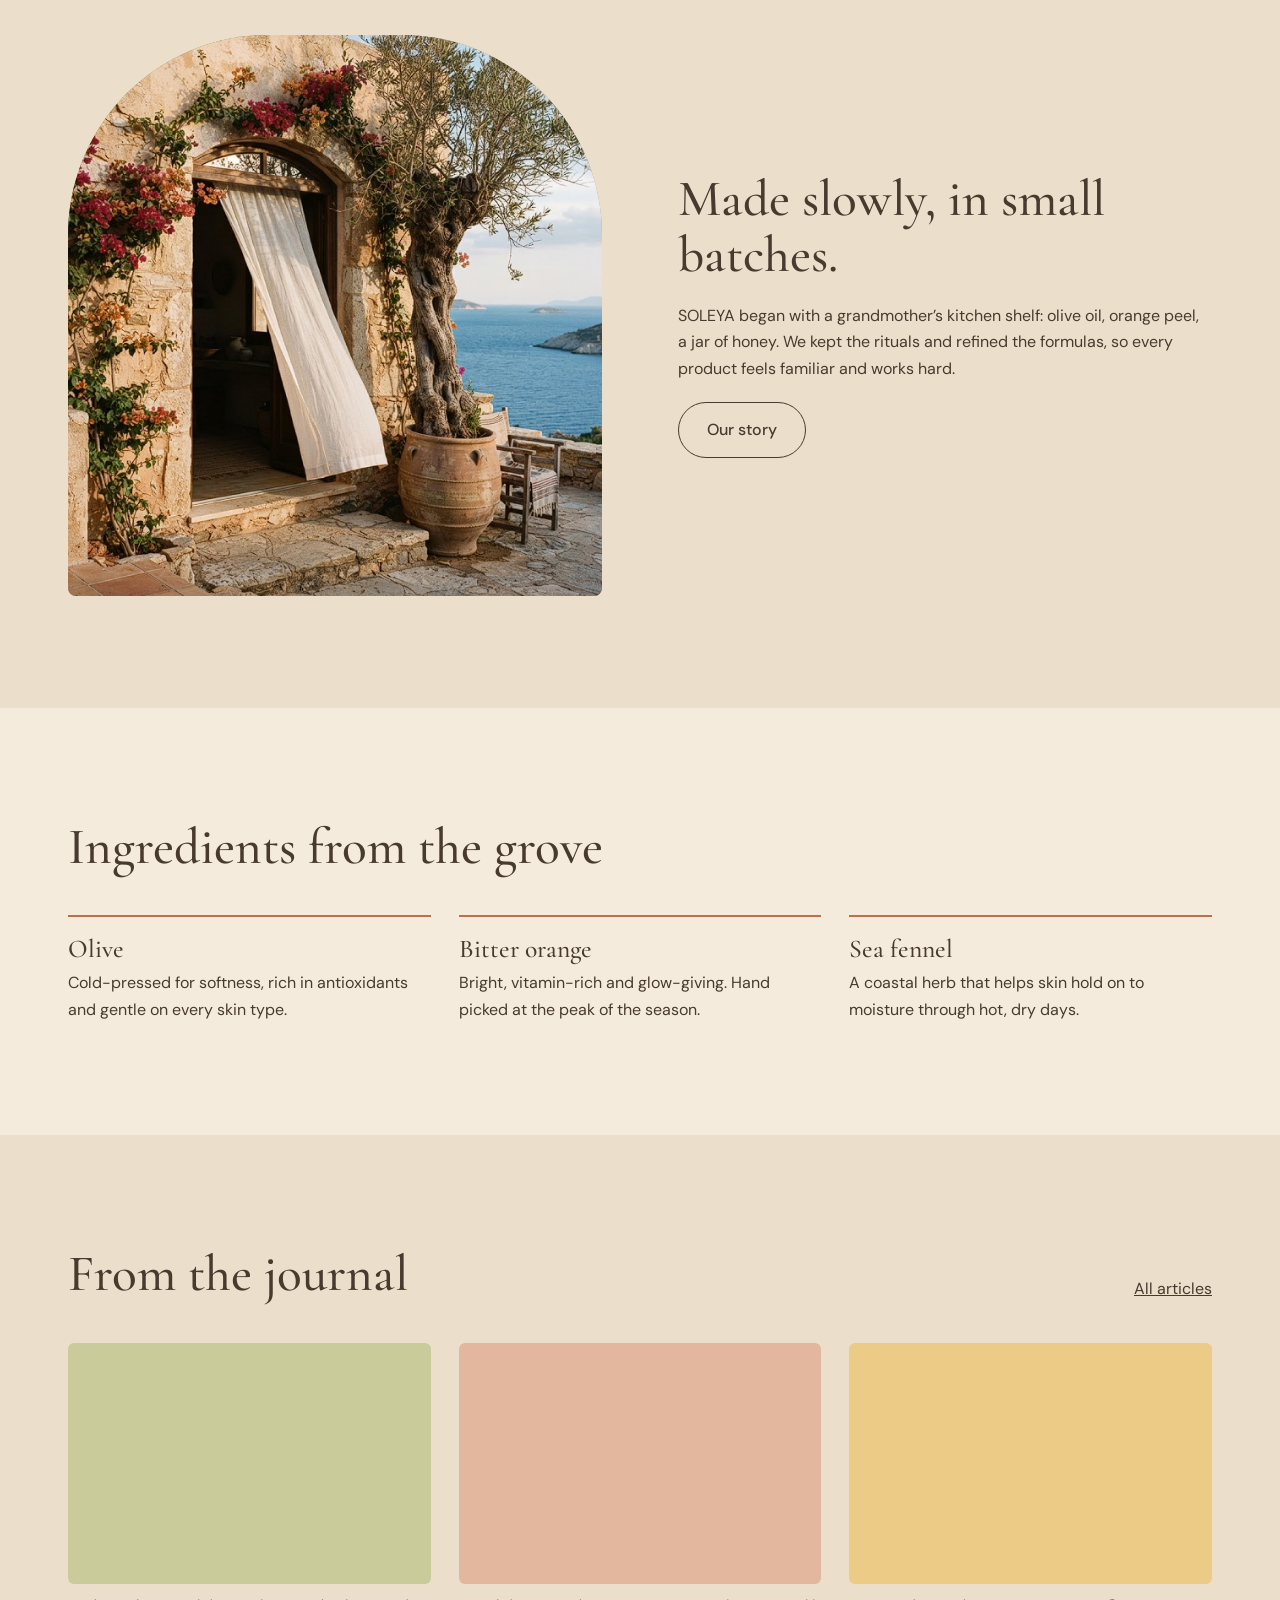
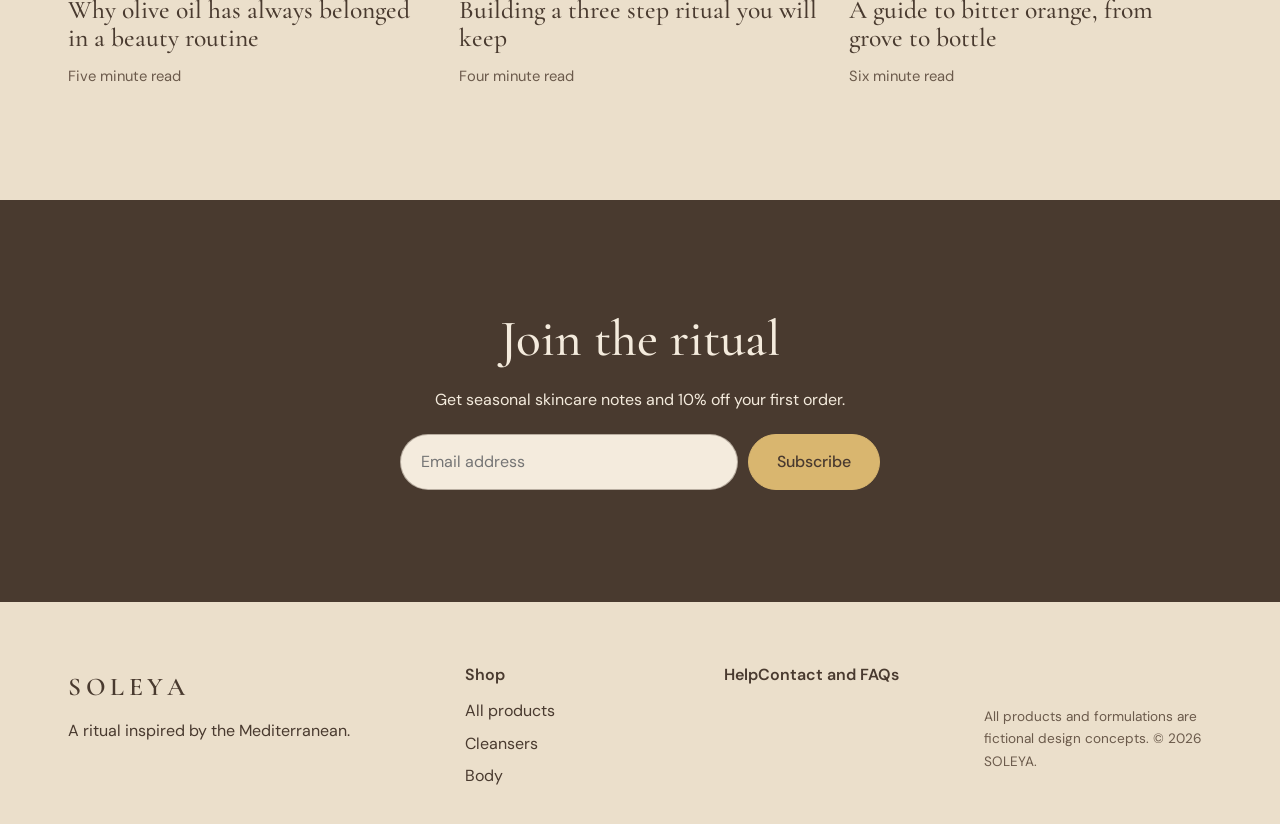
==== commit 99003927: "Rename new.html to index.html" ====
--- a/index.html
+++ b/index.html
@@ -132,9 +132,16 @@
 .account-menu{display:grid;align-content:start;gap:8px}
 .account-menu button{border:0;border-bottom:1px solid rgba(73,58,47,.18);background:transparent;text-align:left;padding:14px 0}
 .avatar{width:72px;height:72px;border-radius:50%;background:var(--terra);color:var(--ivory);display:grid;place-items:center;font-family:'Cormorant Garamond';font-size:2rem}
+.checkout-grid{display:grid;grid-template-columns:1.1fr .9fr;gap:clamp(24px,5vw,64px);padding-bottom:96px;align-items:start}
+.checkout-summary{background:var(--ivory2);border-radius:12px;padding:clamp(20px,3vw,32px)}
+.checkout-summary h2{margin-bottom:20px}
+.checkout-items{display:grid;gap:16px;margin-bottom:24px}
+.checkout-item{display:grid;grid-template-columns:72px 1fr auto;gap:14px;align-items:center}
+.checkout-thumb{width:72px;height:88px;object-fit:cover;border-radius:4px 4px 36px 36px}
+.checkout-total{border-top:1px solid rgba(73,58,47,.25);padding-top:16px}
 @media(max-width:960px){
 .grid{grid-template-columns:repeat(2,1fr)}.hero-grid,.split,.pdp{grid-template-columns:1fr}
-.account-grid,.auth-grid{grid-template-columns:1fr}
+.account-grid,.auth-grid,.checkout-grid{grid-template-columns:1fr}
 .hero-text{padding:56px 20px}.hero-art{min-height:420px}.ing,.jgrid{grid-template-columns:1fr}
 .fgrid{grid-template-columns:1fr 1fr}
 .links{display:none;position:absolute;top:72px;left:0;right:0;background:var(--ivory);flex-direction:column;align-items:flex-start;padding:20px;gap:14px;border-bottom:1px solid rgba(73,58,47,.2)}
@@ -239,7 +246,7 @@
  <div><h3>Bitter orange</h3><p>Bright, vitamin-rich and glow-giving. Hand picked at the peak of the season.</p></div>
  <div><h3>Sea fennel</h3><p>A coastal herb that helps skin hold on to moisture through hot, dry days.</p></div></div></div></section>
 <section class="story"><div class="wrap"><div class="sec-head"><h2>From the journal</h2><a href="#/journal">All articles</a></div>
- <div class="jgrid">${J.map(j=>`<article><div class="jimg" style="background:${['#C9CB9A','#E2B79E','#EBCB86'][j[2]]}"><img class="ph" src="images/journal-${j[2]+1}.jpg" alt="" onerror="this.remove()"></div><h3>${j[0]}</h3><p class="meta">${j[1]}</p></article>`).join('')}</div></div></section>
+ <div class="jgrid">${J.map(j=>`<article><div class="jimg" style="background:${['#C9CB9A','#E2B79E','#EBCB86'][j[2]]}"><img class="ph" src="images/journal-${j[2]+1}.png" alt="" onerror="this.remove()"></div><h3>${j[0]}</h3><p class="meta">${j[1]}</p></article>`).join('')}</div></div></section>
 <section class="news"><div class="wrap"><h2>Join the ritual</h2><p>Get seasonal skincare notes and 10% off your first order.</p>
  <form id="nl"><input type="email" required placeholder="Email address" aria-label="Email address"><button class="btn">Subscribe</button></form></div></section>`},
 shop(cat){
@@ -268,6 +275,21 @@
    <button class="heart" style="position:static;border:1.5px solid var(--esp)" data-w="${p.id}" aria-pressed="${wish.has(p.id)}" aria-label="Save ${p.name}">${wish.has(p.id)?'♥':'♡'}</button></div>
   <div><details open><summary>Ingredients</summary><p>${p.ings}</p></details><details><summary>How to use</summary><p>${p.use}</p></details><details><summary>Shipping and returns</summary><p>Ships in 1 to 2 days. Free over $50. Return within 30 days.</p></details></div></div></div>
  <section style="padding-top:0"><h2 style="margin-bottom:28px">Pairs well with</h2><div class="grid">${P.filter(x=>x.id!==id).slice(0,4).map(card).join('')}</div></section></div>`},
+checkout(){
+ if(!cart.length)return `<div class="wrap narrow"><div class="page-head"><h1>Checkout</h1><p>Your bag is empty.</p></div><a class="btn" href="#/shop">Explore the collection</a></div>`;
+ const subtotal=cart.reduce((sum,l)=>sum+l.n*P.find(p=>p.id===l.id).price,0);
+ const items=cart.map(l=>{const p=P.find(x=>x.id===l.id);return `<div class="checkout-item"><img class="checkout-thumb" src="images/${p.id}.png" alt="${p.name}" loading="lazy" onerror="this.remove()"><div><strong>${p.name}</strong><div class="meta">${l.n} × ${money(p.price)}</div></div><strong>${money(p.price*l.n)}</strong></div>`}).join('');
+ return `<div class="wrap"><div class="page-head"><h1>Checkout</h1><p>Review your order and enter your delivery details.</p></div>
+ <div class="checkout-grid"><form id="checkoutForm" class="form"><h2>Delivery details</h2>
+ <label>Full name<input name="name" autocomplete="name" required></label>
+ <label>Email<input name="email" type="email" autocomplete="email" required></label>
+ <label>Address<input name="address" autocomplete="street-address" required></label>
+ <label>City<input name="city" autocomplete="address-level2" required></label>
+ <label>Postal code<input name="postalCode" autocomplete="postal-code" required></label>
+ <button class="btn full">Continue</button><p class="meta">Demo checkout only. Payment processing is not connected.</p></form>
+ <aside class="checkout-summary"><h2>Your order</h2><div class="checkout-items">${items}</div>
+ <div class="row checkout-total"><strong>Subtotal</strong><strong>${money(subtotal)}</strong></div></aside></div></div>`;
+},
 contact(){return `<div class="wrap narrow"><div class="page-head"><h1 ${H1}>Contact and FAQ</h1></div>
 <form class="form" onsubmit="event.preventDefault();this.reset();toast('Message sent. We reply within 2 days.')">
 <label>Name<input required></label>
@@ -278,7 +300,7 @@
 <details open><summary>How long does shipping take?</summary><p>Orders ship in 1 to 2 days and arrive in 3 to 5.</p></details>
 <details><summary>Can I return a product?</summary><p>Yes, within 30 days of delivery.</p></details>
 <details><summary>Is SOLEYA suitable for sensitive skin?</summary><p>Our formulas are gentle, but always patch test first.</p></details></div>`},story(){return `<div class="wrap"><div class="page-head"><h1>Our story</h1></div><div class="split" style="padding-bottom:96px"><div class="photo"><img class="ph" src="images/story.png" alt="SOLEYA skincare story" onerror="this.remove()"></div><div style="display:grid;gap:18px"><p>SOLEYA draws on the Mediterranean way of caring for skin: simple, seasonal and shared. Olive oil for softness, citrus for brightness, sea herbs for resilience.</p><p>We make each formula in small batches, keep the lists short, and package everything in amber glass to protect what is inside.</p><div><a class="btn" href="#/shop">Explore the collection</a></div></div></div></div>`},
-journal(){return `<div class="wrap"><div class="page-head"><h1>Skincare journal</h1></div><div class="jgrid" style="padding-bottom:96px">${J.map(j=>`<article><div class="jimg" style="background:${['#C9CB9A','#E2B79E','#EBCB86'][j[2]]}"><img class="ph" src="images/journal-${j[2]+1}.jpg" alt="" onerror="this.remove()"></div><h3>${j[0]}</h3><p class="meta">${j[1]}</p></article>`).join('')}</div></div>`},
+journal(){return `<div class="wrap"><div class="page-head"><h1>Skincare journal</h1></div><div class="jgrid" style="padding-bottom:96px">${J.map(j=>`<article><div class="jimg" style="background:${['#C9CB9A','#E2B79E','#EBCB86'][j[2]]}"><img class="ph" src="images/journal-${j[2]+1}.png" alt="" onerror="this.remove()"></div><h3>${j[0]}</h3><p class="meta">${j[1]}</p></article>`).join('')}</div></div>`},
 account(){
  if(!currentUser)return `<div class="wrap narrow"><div class="page-head"><h1>Welcome to SOLEYA</h1><p>Sign in or create an account.</p></div>
  <div class="auth-switch"><button id="showLogin" aria-pressed="true">Sign in</button><button id="showRegister" aria-pressed="false">Create account</button></div>
@@ -299,6 +321,10 @@
  $('#app').innerHTML=a==='shop'?views.shop(b):a==='p'?views.p(b):views[a]?views[a]():views.home();
  $('#links').classList.remove('open');window.scrollTo(0,0);
  const nl=$('#nl');if(nl)nl.onsubmit=e=>{e.preventDefault();nl.reset();toast('You are subscribed. Welcome to the ritual.')};
+ if(a==='checkout'){
+  const checkoutForm=$('#checkoutForm');
+  if(checkoutForm)checkoutForm.onsubmit=e=>{e.preventDefault();toast('Delivery details are valid. Payment is not connected in this demo.')};
+ }
  if(a==='account'){
   const login=$('#loginForm'),register=$('#registerForm');
   if(login&&register){
@@ -351,7 +377,7 @@
 });
 $('#bagBtn').onclick=()=>bag(true);$('#closeBag').onclick=$('#scrim').onclick=()=>bag(false);
 $('#accountBtn').onclick=()=>location.hash='#/account';
-$('#checkout').onclick=()=>{bag(false);toast('Checkout is the next page to build.')};
+$('#checkout').onclick=()=>{bag(false);location.hash='#/checkout'};
 $('#searchBtn').onclick=()=>{$('#searchbar').classList.toggle('open');$('#q').focus()};
 $('#q').oninput=e=>{query=e.target.value;if(!location.hash.startsWith('#/shop'))location.hash='#/shop';else window.relist&&window.relist()};
 $('#menuBtn').onclick=()=>{const o=$('#links').classList.toggle('open');$('#menuBtn').setAttribute('aria-expanded',o)};
